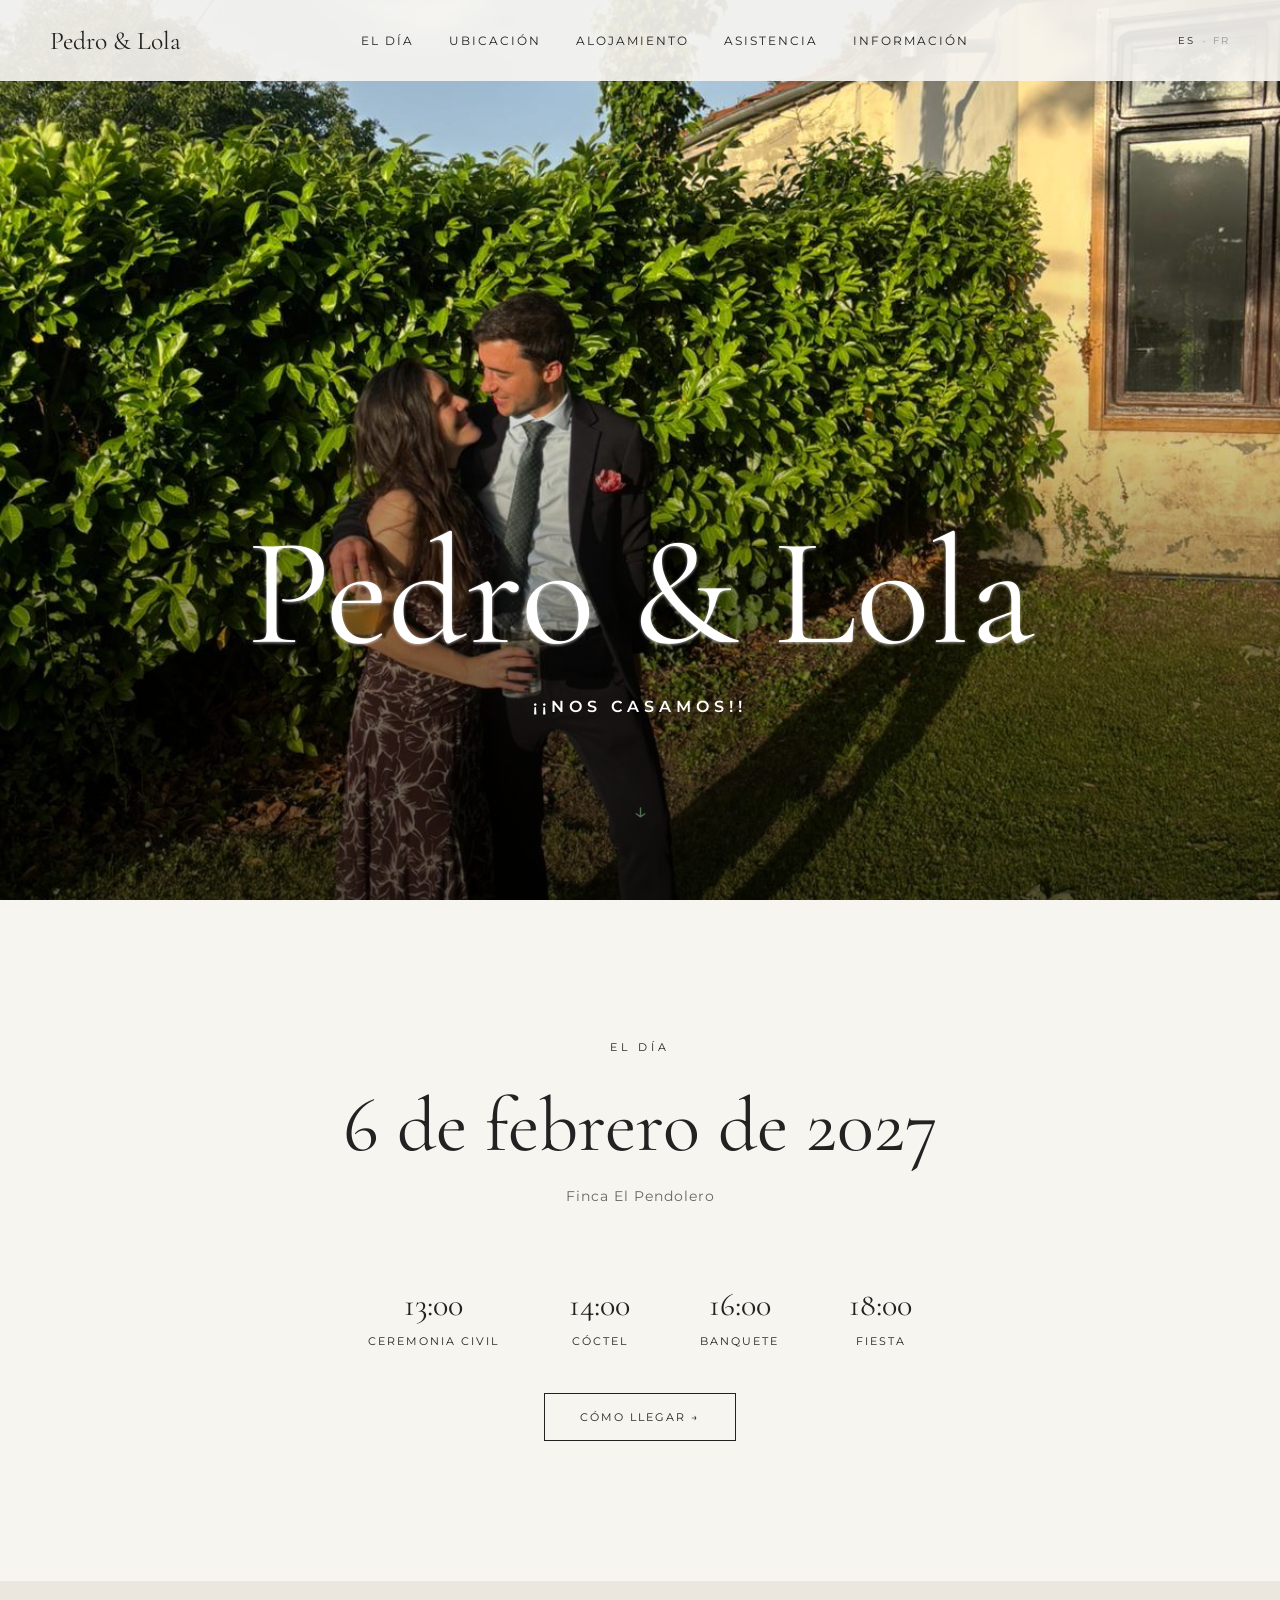
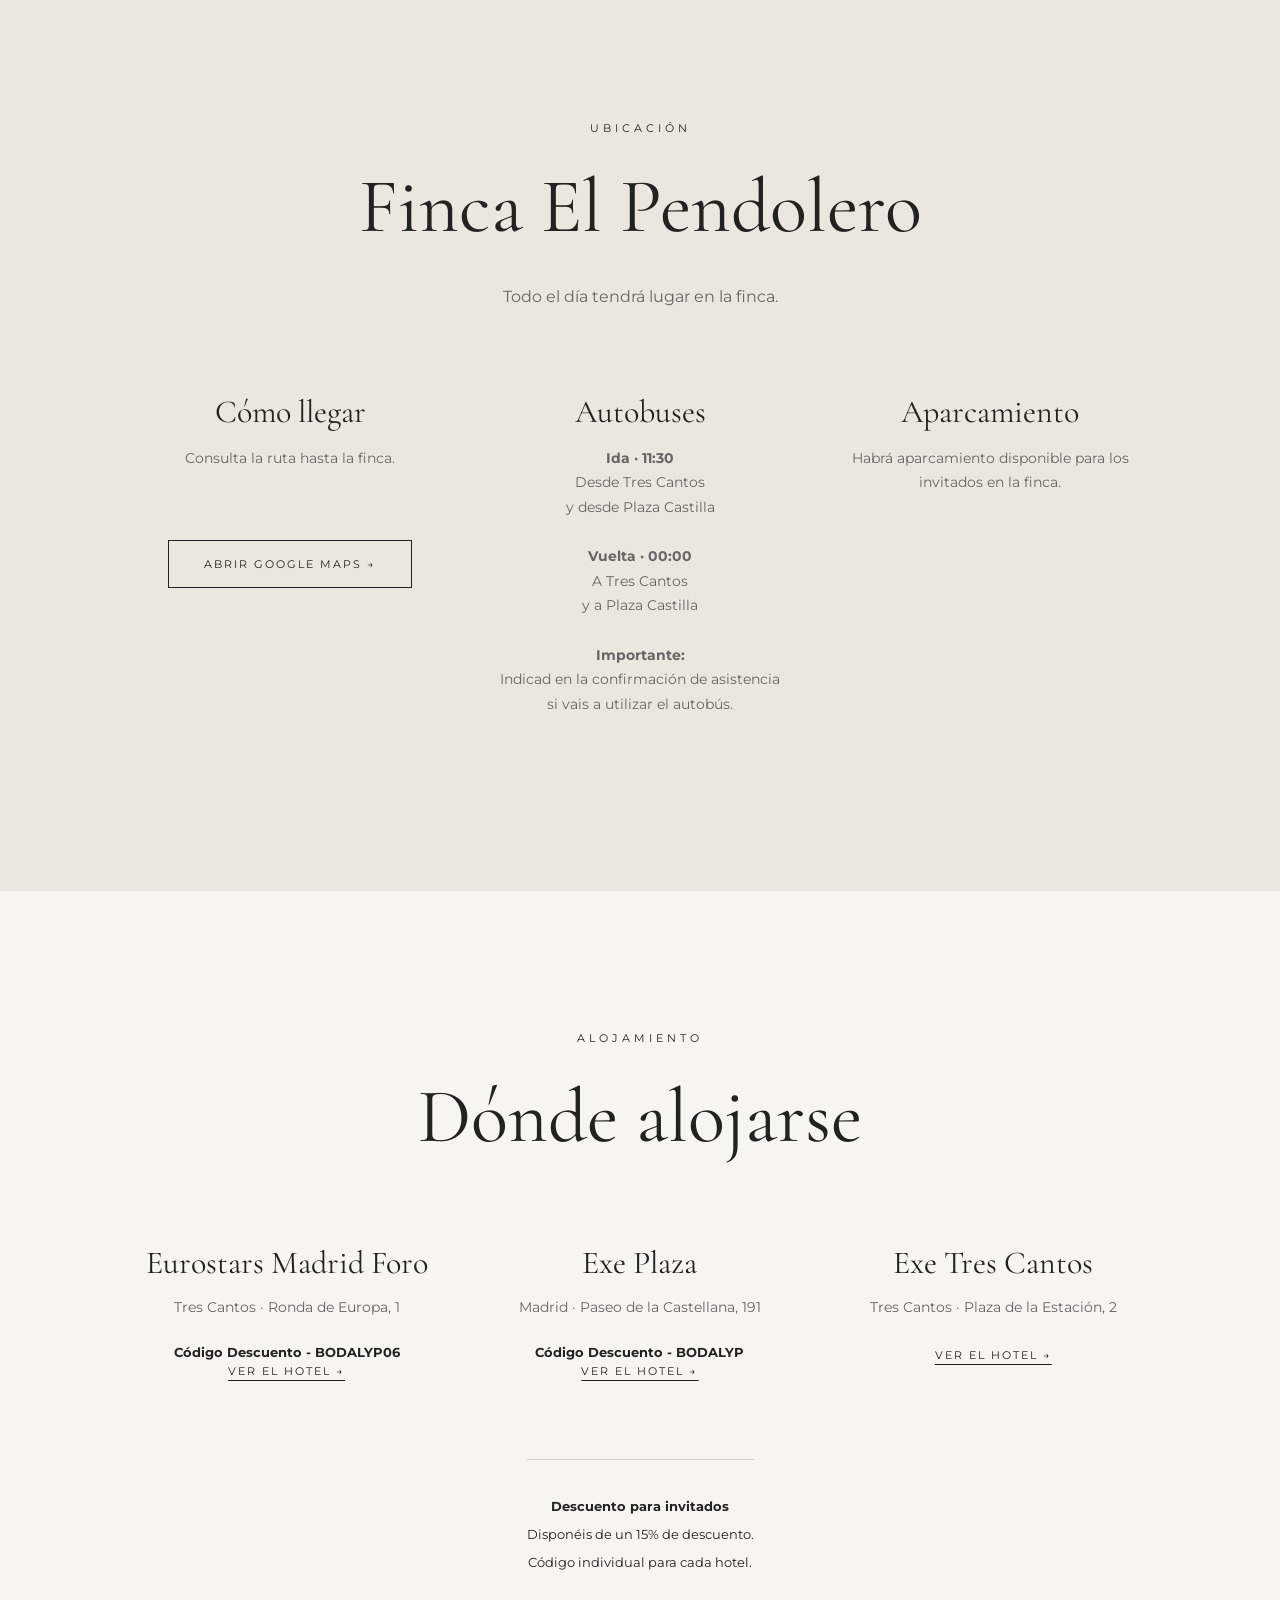
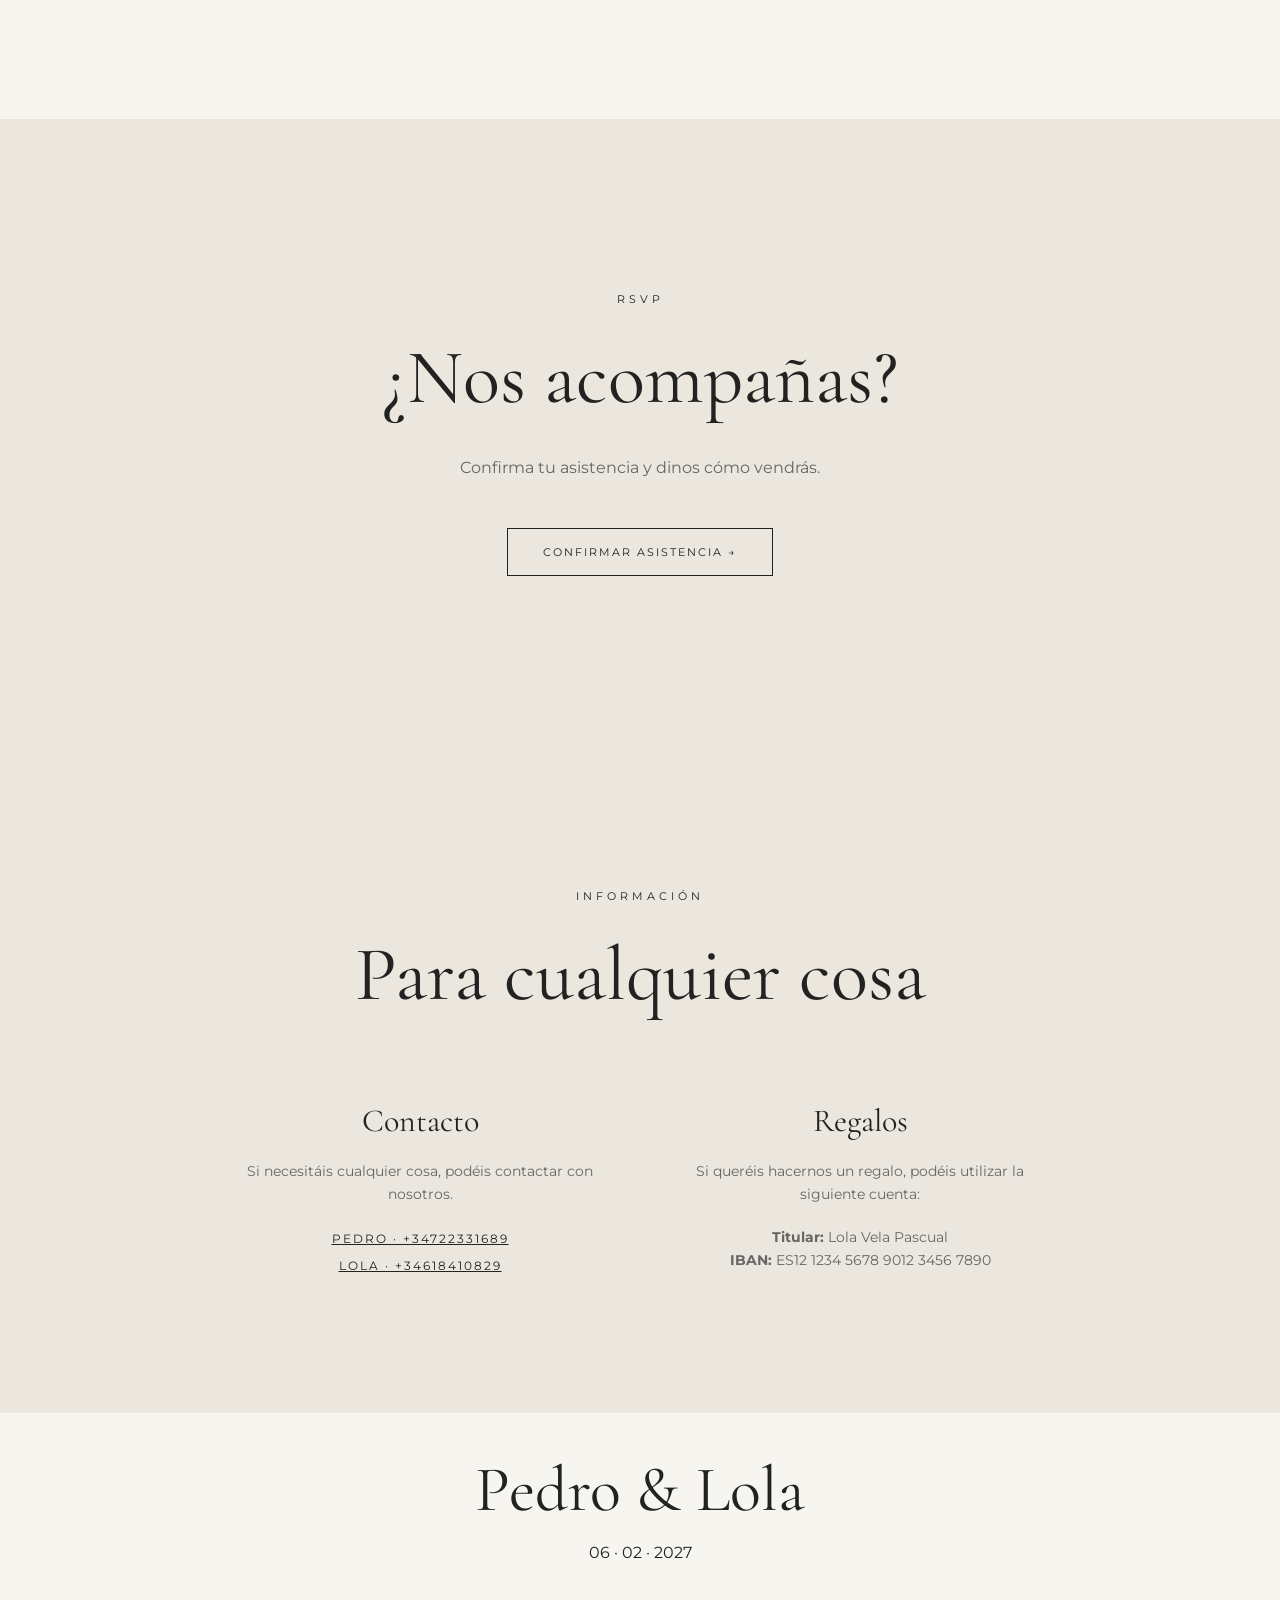
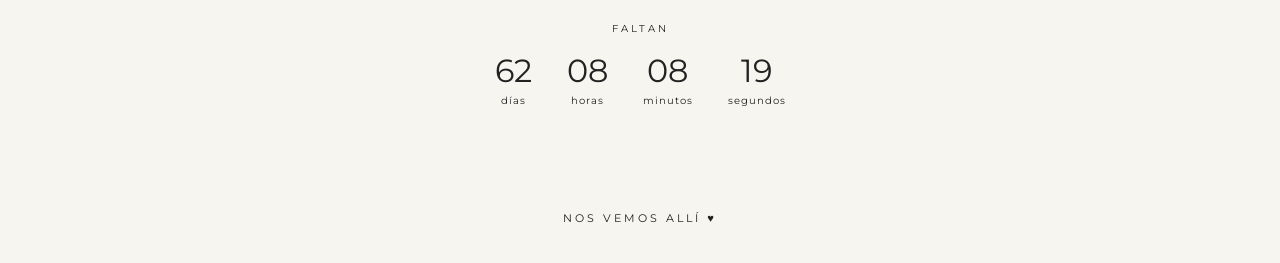
==== index.html @ 9c23760b "Primera versión de la web" ====
<!DOCTYPE html>
<html lang="es">

<head>

    <meta charset="UTF-8">

    <meta name="viewport" content="width=device-width, initial-scale=1.0">

    <title>Pedro & Lola | 06.02.2027</title>

    <link rel="stylesheet" href="style.css">

</head>


<body>


    <!-- NAVEGACIÓN -->

  <nav>

    <a href="#inicio" class="logo">
        Pedro & Lola
    </a>

  <div class="menu">

    <a href="#dia" data-es="El día" data-fr="Le jour">
        El día
    </a>

    <a href="#ubicacion" data-es="Ubicación" data-fr="Lieu">
        Ubicación
    </a>

    <a href="#informacion" data-es="Alojamiento" data-fr="Hébergement">
        Alojamiento
    </a>

    <a href="#asistencia" data-es="Asistencia" data-fr="Confirmation">
        Asistencia
    </a>

    <a href="#info-util" data-es="Información" data-fr="Informations">
        Información
    </a>

</div>

<div class="idiomas">

    <button id="es-btn" class="idioma-activo">
        ES
    </button>

    <span>·</span>

    <button id="fr-btn">
        FR
    </button>

</div>

</nav>


    <!-- PORTADA -->

    <section id="inicio" class="hero">

        <img src="assets/images/BodaMaría.jpeg" alt="Pedro & Lola" class="hero-foto">

        <div class="hero-contenido">

       

            <h1>
                Pedro & Lola
            </h1>

           <p class="hero-subtitulo"
   data-es="¡¡Nos casamos!!"
   data-fr="¡¡Nous nous marions!!">
    ¡¡Nos casamos!!
</p>

            <div class="flecha">
                ↓
            </div>

        </div>

    </section>



    <!-- EL DÍA -->

<section id="dia" class="seccion">

   <p class="etiqueta"
   data-es="EL DÍA"
   data-fr="LE JOUR">
    EL DÍA
</p>

    <h2>
        6 de febrero de 2027
    </h2>

    <p class="lugar-dia">
        Finca El Pendolero
    </p>

    <div class="informacion-dia">

        <div>
            <span class="hora">13:00</span>
           <span class="evento"
      data-es="Ceremonia civil"
      data-fr="Cérémonie civile">
    Ceremonia civil
</span>
  </div>

        <div>
            <span class="hora">14:00</span>
          <span class="evento"
      data-es="Cóctel"
      data-fr="Cocktail">
    Cóctel
</span>
    </div>

        <div>
            <span class="hora">16:00</span>
            <span class="evento"
      data-es="Banquete"
      data-fr="Banquet">
    Banquete
</span>
   </div>

        <div>
            <span class="hora">18:00</span>
         <span class="evento"
      data-es="Fiesta"
      data-fr="Fête">
    Fiesta
</span>
  </div>

    </div>

    <a href="#ubicacion" class="boton">
         <span
        data-es="Cómo llegar →"
        data-fr="Comment s'y rendre →">
        Cómo llegar →
    </span>
       
    </a>

</section>

<!-- UBICACIÓN -->

<section id="ubicacion" class="seccion seccion-clara">

    <p class="etiqueta"
   data-es="UBICACIÓN"
   data-fr="LIEU">
    UBICACIÓN
</p>

<h2
    data-es="Finca El Pendolero"
    data-fr="Finca El Pendolero">
    Finca El Pendolero
</h2>

<p class="texto-intro"
   data-es="Todo el día tendrá lugar en la finca."
   data-fr="Toute la journée aura lieu à la finca.">
    Todo el día tendrá lugar en la finca.
</p>
    <div class="ubicacion-opciones">

        <div class="ubicacion-bloque">

           <h3
    data-es="Cómo llegar"
    data-fr="Comment venir">
    Cómo llegar
</h3>

          <p
    data-es="Consulta la ruta hasta la finca."
    data-fr="Consultez l'itinéraire jusqu'à la finca.">
    Consulta la ruta hasta la finca.
</p>

            
            <a href="https://maps.app.goo.gl/kFw3xAZNfsH3ptUk7" class="boton" target="_blank"
   class="boton"
   target="_blank"
   data-es="Abrir Google Maps →"
   data-fr="Ouvrir Google Maps →">
    Abrir Google Maps →
</a>

        </div>

    <div class="ubicacion-bloque">

    <h3
    data-es="Autobuses"
    data-fr="Autobus">
    Autobuses
</h3>
    <p>
       <strong>
    <span
        data-es="Ida"
        data-fr="Aller">
        Ida
    </span>
    · 11:30
</strong>
        <br>
        Desde Tres Cantos<br>
        y desde Plaza Castilla
    </p>

    <p>
        <strong>
    <span
        data-es="Vuelta"
        data-fr="Retour">
        Vuelta
    </span>
    · 00:00
</strong>
        <br>
        A Tres Cantos<br>
        y a Plaza Castilla
    </p>

   <p>
    <strong
        data-es="Importante:"
        data-fr="Important :">
        Importante:
    </strong><br>

    <span
        data-es="Indicad en la confirmación de asistencia si vais a utilizar el autobús."
        data-fr="Merci d'indiquer dans la confirmation de présence si vous utiliserez le bus.">
        Indicad en la confirmación de asistencia si vais a utilizar el autobús.
    </span>
</p>

</div>

       <div class="ubicacion-bloque">

   <h3
    data-es="Aparcamiento"
    data-fr="Parking">
    Aparcamiento
</h3>

<p
    data-es="Habrá aparcamiento disponible para los invitados en la finca."
    data-fr="Un parking sera disponible pour les invités à la finca.">
    Habrá aparcamiento disponible para los invitados en la finca.
</p>

</div>

    </div>

</section>

    <!-- INFORMACIÓN -->

   <!-- INFORMACIÓN -->

<section id="informacion" class="seccion">

  <p class="etiqueta"
   data-es="ALOJAMIENTO"
   data-fr="HÉBERGEMENT">
    ALOJAMIENTO
</p>

<h2
    data-es="Dónde alojarse"
    data-fr="Où séjourner">
    Dónde alojarse
</h2>

    <div class="hoteles">

        <!-- HOTEL 1 -->

        <div class="hotel">

            <h3>Eurostars Madrid Foro</h3>

            <p>
                Tres Cantos · Ronda de Europa, 1          </p>
               <h5
    data-es="Código Descuento - BODALYP06"
    data-fr="Code de réduction - BODALYP06">
     Código Descuento - BODALYP06
</h5>

            <a href="https://www.eurostarshotels.com/eurostars-madrid-foro.html?referer_code=bs1gg11ww&gad_source=1&gad_campaignid=709182149&gbraid=0AAAAAD-VyO6bj9dBhOtPIksZooZvTBVXe&gclid=Cj0KCQjw79nUBhCgARIsADSHka3DKhebo4MvHT-Nyd3Bi7OTiChOg_qzYWx9Iu3Pw3Rb2kbIb1KU7cgaAohBEALw_wcB"
   target="_blank"
   data-es="Ver el hotel →"
   data-fr="Voir l'hôtel →">
    Ver el hotel →
</a>

        </div>


        <!-- HOTEL 2 -->

        <div class="hotel">

            <h3>Exe Plaza</h3>

            <p>
                Madrid · Paseo de la Castellana, 191
            </p>
              <h5
    data-es="Código Descuento - BODALYP"
    data-fr="Code de réduction - BODALYP">
     Código Descuento - BODALYP
</h5>

           <a href="https://www.eurostarshotels.com/exe-plaza.html"
   target="_blank"
    data-es="Ver el hotel →"
   data-fr="Voir l'hôtel →">
    Ver el hotel →
</a>

        </div>


        <!-- HOTEL 3 -->

        <div class="hotel">

            <h3>Exe Tres Cantos</h3>

            <p>
                Tres Cantos · Plaza de la Estación, 2
            </p>

          <a href="https://www.eurostarshotels.com/exe-tres-cantos.html"
   target="_blank"
    data-es="Ver el hotel →"
   data-fr="Voir l'hôtel →">
    Ver el hotel →
</a>

        </div>

    </div>


  <div class="descuento">

    <p>
        <strong
            data-es="Descuento para invitados"
            data-fr="Réduction pour les invités">
            Descuento para invitados
        </strong>
    </p>

    <p
        data-es="Disponéis de un 15% de descuento."
        data-fr="Vous bénéficiez d'une réduction de 15 %.">
        Disponéis de un 15% de descuento.
    </p>

    <p
        data-es="Código individual para cada hotel."
        data-fr="Code individuel pour chaque hôtel.">
        Código individual para cada hotel.
    </p>

</div>

</section>


    <!-- ASISTENCIA -->

    <!-- CONFIRMACIÓN DE ASISTENCIA -->

<section id="asistencia" class="seccion seccion-clara">

  <p class="etiqueta"
   data-es="RSVP"
   data-fr="RSVP">
    RSVP
</p>

<h2
    data-es="¿Nos acompañas?"
    data-fr="Serez-vous des nôtres ?">
    ¿Nos acompañas?
</h2>

<p class="texto-intro"
   data-es="Confirma tu asistencia y dinos cómo vendrás."
   data-fr="Confirmez votre présence et indiquez-nous comment vous viendrez.">
    Confirma tu asistencia y dinos cómo vendrás.
</p>

<a href="rsvp.html" class="boton" target="_blank">
    <span
        data-es="Confirmar asistencia →"
        data-fr="Confirmer votre présence →">
        Confirmar asistencia →
    </span>
</a>

</section>

<!-- INFORMACIÓN ÚTIL -->

<section id="info-util" class="seccion seccion-clara">

   <p class="etiqueta"
   data-es="INFORMACIÓN"
   data-fr="INFORMATIONS">
    INFORMACIÓN
</p>

<h2
    data-es="Para cualquier cosa"
    data-fr="Pour toute question">
    Para cualquier cosa
</h2>

    <div class="info-util">

        <div class="info-bloque">

         <h3
    data-es="Contacto"
    data-fr="Contact">
    Contacto
</h3>

         <p
    data-es="Si necesitáis cualquier cosa, podéis contactar con nosotros."
    data-fr="Si vous avez besoin de quoi que ce soit, vous pouvez nous contacter.">
    Si necesitáis cualquier cosa, podéis contactar con nosotros.
</p>

            <div class="telefonos">

                <a href="tel:TU_TELEFONO">
                    Pedro · +34722331689
                </a>

                <a href="tel:TELEFONO_LOLA">
                    Lola · +34618410829
                </a>

            </div>

        </div>


        <div class="info-bloque">

            <h3
    data-es="Regalos"
    data-fr="Cadeaux">
    Regalos
</h3>
           <p
    data-es="Si queréis hacernos un regalo, podéis utilizar la siguiente cuenta:"
    data-fr="Si vous souhaitez nous offrir un cadeau, vous pouvez utiliser le compte suivant :">
    Si queréis hacernos un regalo, podéis utilizar la siguiente cuenta:
</p>
<p>
    <strong
        data-es="Titular:"
        data-fr="Titulaire :">
        Titular:
    </strong>
    Lola Vela Pascual<br>

    <strong>IBAN:</strong>
    ES12 1234 5678 9012 3456 7890
</p>

        </div>

    </div>

</section>

   <!-- FINAL -->

<footer>

    <h2>
        Pedro & Lola
    </h2>

    <p>
        06 · 02 · 2027
    </p>


    <div class="cuenta-atras">

        <p class="cuenta-titulo"
           data-es="FALTAN"
           data-fr="PLUS QUE">
            FALTAN
        </p>

        <div class="contador">

            <div>
                <span id="dias">00</span>
                <small
                    data-es="días"
                    data-fr="jours">
                    días
                </small>
            </div>

            <div>
                <span id="horas">00</span>
                <small
                    data-es="horas"
                    data-fr="heures">
                    horas
                </small>
            </div>

            <div>
                <span id="minutos">00</span>
                <small
                    data-es="minutos"
                    data-fr="minutes">
                    minutos
                </small>
            </div>

            <div>
                <span id="segundos">00</span>
                <small
                    data-es="segundos"
                    data-fr="secondes">
                    segundos
                </small>
            </div>

        </div>

    </div>


    <p class="gracias"
       data-es="Nos vemos allí ♥"
       data-fr="On se retrouve là-bas ♥">
        Nos vemos allí ♥
    </p>

</footer>



    <script src="script.js"></script>

</body>

</html>
---- style.css ----
/* =========================
   CONFIGURACIÓN GENERAL
========================= */

@import url('https://fonts.googleapis.com/css2?family=Cormorant+Garamond:wght@400;500;600&family=Montserrat:wght@300;400;500&display=swap');

* {
    margin: 0;
    padding: 0;
    box-sizing: border-box;
}

html {
    scroll-behavior: smooth;
}

body {
    font-family: "Montserrat", sans-serif;
    color: #222;
    background: #f7f5f0;
}


/* =========================
   NAVEGACIÓN
========================= */

nav {
    position: fixed;
    top: 0;
    left: 0;
    width: 100%;

    padding: 25px 50px;

    display: flex;
    justify-content: space-between;
    align-items: center;

    z-index: 100;

    background: rgba(247, 245, 240, 0.92);
}

.logo {
    font-family: "Cormorant Garamond", serif;
    font-size: 1.6rem;
    color: #222;
    text-decoration: none;
}

.menu {
    display: flex;
    gap: 35px;
}

.menu a {
    color: #222;
    text-decoration: none;
    font-size: 0.75rem;
    text-transform: uppercase;
    letter-spacing: 2px;
}


/* =========================
   PORTADA
========================= */

.hero {
    min-height: 100vh;

    display: flex;
    justify-content: center;
    align-items: center;

    text-align: center;

    padding: 120px 20px 60px;

    position: relative;
    overflow: hidden;
}

.hero-foto {
    position: absolute;
    width: 100%;
    height: 100%;
    object-fit: cover;
    object-position: center;
    top: 0;
    left: 0;
    z-index: 0;
}
.hero::after {
    content: "";
    position: absolute;
    inset: 0;
    background: linear-gradient(
        to bottom,
        rgba(0, 0, 0, 0) 25%,
        rgba(0, 0, 0, 0.08) 40%,
        rgba(0, 0, 0, 0.25) 55%,
        rgba(0, 0, 0, 0.50) 75%,
        rgba(0, 0, 0, 0.65) 100%
    );
    z-index: 1;
}

.hero-contenido {
   max-width: 900px;
    position: relative;
    z-index: 2;
    align-self: flex-end;
    margin-bottom: 15px;


}


.fecha-superior,
.hero-contenido h1,
.hero-subtitulo {
    color: #4F6F52;
}

.hero-contenido h1 {
    color: white;
    text-shadow: 0 1px 3px rgba(255, 255, 255, 0.6);
}

.flecha {
    color: #4F6F52;
}

.fecha-superior {
    font-size: 0.75rem;
    letter-spacing: 5px;
    text-transform: uppercase;
    margin-bottom: 30px;
}

.hero h1 {
    font-family: "Cormorant Garamond", serif;
    font-size: clamp(5rem, 12vw, 10rem);
    font-weight: 400;
    line-height: 0.9;
}

.hero-subtitulo {
    color: white;
    margin-top: 35px;
    font-weight: 600;
    font-size: 1rem;
    text-transform: uppercase;
    letter-spacing: 5px;
}

.flecha {
    margin-top: 80px;
    font-size: 1.5rem;
}


/* =========================
   SECCIONES
========================= */

.seccion {
    min-height: 70vh;

    padding: 140px 30px;

    display: flex;
    flex-direction: column;
    justify-content: center;
    align-items: center;

    text-align: center;
}

.seccion-clara {
    background: #ebe7df;
}

.etiqueta {
    font-size: 0.7rem;
    letter-spacing: 4px;
    text-transform: uppercase;
    margin-bottom: 25px;
}

.seccion h2 {
    font-family: "Cormorant Garamond", serif;
    font-size: clamp(3rem, 6vw, 5rem);
    font-weight: 400;
}


/* =========================
   EL DÍA
========================= */

.informacion-dia {
    display: flex;
    gap: 70px;

    margin-top: 80px;
}

.informacion-dia div {
    display: flex;
    flex-direction: column;
    gap: 10px;
}

.hora {
    font-family: "Cormorant Garamond", serif;
    font-size: 2rem;
}

.evento {
    font-size: 0.7rem;
    text-transform: uppercase;
    letter-spacing: 2px;
}


/* =========================
   ASISTENCIA
========================= */

.texto-intro {
    max-width: 500px;
    margin-top: 30px;

    line-height: 1.8;
    color: #666;
}

.boton {
    display: inline-block;

    margin-top: 45px;

    padding: 16px 35px;

    border: 1px solid #222;

    color: #222;
    text-decoration: none;

    font-size: 0.7rem;
    text-transform: uppercase;
    letter-spacing: 2px;

    transition: 0.3s;
}

.boton:hover {
    background: #222;
    color: #fff;
}


/* =========================
   INFORMACIÓN
========================= */

.bloques-info {
    width: 100%;
    max-width: 1000px;

    margin-top: 80px;

    display: grid;
    grid-template-columns: repeat(3, 1fr);
    gap: 50px;
}

.bloques-info h3 {
    font-family: "Cormorant Garamond", serif;
    font-size: 2rem;
    font-weight: 400;
}

.bloques-info p {
    margin: 15px 0 20px;

    font-size: 0.9rem;
    color: #666;
}

.bloques-info a {
    color: #222;

    font-size: 0.7rem;
    text-transform: uppercase;
    letter-spacing: 2px;
}


/* =========================
   FOOTER
========================= */

footer {
    min-height: 50vh;

    display: flex;
    flex-direction: column;
    justify-content: center;
    align-items: center;

    text-align: center;
}

footer h2 {
    font-family: "Cormorant Garamond", serif;
    font-size: 4rem;
    font-weight: 400;
}

footer p {
    margin-top: 15px;
}

.gracias {
    margin-top: 60px !important;
    font-size: 0.7rem;
    text-transform: uppercase;
    letter-spacing: 3px;
}

.lugar-dia {
    margin-top: 15px;
    font-size: 0.9rem;
    letter-spacing: 1px;
    color: #666;
}
/* =========================
   UBICACIÓN
========================= */

.ubicacion-opciones {
    width: 100%;
    max-width: 1000px;

    margin-top: 70px;

    display: grid;
    grid-template-columns: repeat(3, 1fr);
    gap: 50px;
}

.ubicacion-bloque {
    padding: 10px;
}

.ubicacion-bloque h3 {
    font-family: "Cormorant Garamond", serif;
    font-size: 2rem;
    font-weight: 400;
}

.ubicacion-bloque p {
    margin: 15px 0 25px;

    font-size: 0.9rem;
    line-height: 1.7;

    color: #666;
}
/* =========================
   ALOJAMIENTO
========================= */

.hoteles {
    width: 100%;
    max-width: 1000px;

    margin-top: 80px;

    display: grid;
    grid-template-columns: repeat(3, 1fr);
    gap: 60px;
}

.hotel {
    text-align: center;
}

.hotel h3 {
    font-family: "Cormorant Garamond", serif;
    font-size: 2rem;
    font-weight: 400;
}

.hotel p {
    margin: 15px 0 25px;

    font-size: 0.85rem;
    line-height: 1.6;

    color: #666;
}

.hotel a {
    color: #222;

    font-size: 0.7rem;
    text-transform: uppercase;
    letter-spacing: 2px;

    text-decoration: underline;
    text-underline-offset: 5px;
}

.descuento {
    margin-top: 80px;

    padding-top: 35px;

    border-top: 1px solid #d5d1c9;

    max-width: 500px;

    font-size: 0.8rem;
    line-height: 1.8;
}

.descuento p {
    margin-bottom: 5px;
}
/* =========================
   INFORMACIÓN ÚTIL
========================= */

.info-util {
    width: 100%;
    max-width: 800px;

    margin-top: 80px;
    margin-left: auto;
    margin-right: auto;

    display: grid;
    grid-template-columns: repeat(2, 1fr);
    gap: 80px;

    text-align: center;
}

.info-bloque h3 {
    font-family: "Cormorant Garamond", serif;
    font-size: 2rem;
    font-weight: 400;
}

.info-bloque p {
    margin-top: 20px;

    font-size: 0.85rem;
    line-height: 1.7;

    color: #666;
}
/* =========================
   CONTACTO Y REGALOS
========================= */

.telefonos {
    display: flex;
    flex-direction: column;
    gap: 12px;
    margin-top: 25px;
}

.telefonos a {
    color: #222;
    font-size: 0.75rem;
    text-transform: uppercase;
    letter-spacing: 2px;
}

.cuenta {
    margin-top: 25px !important;
    word-break: break-all;
}
/* =========================
   IDIOMAS
========================= */

.idiomas {
    display: flex;
    align-items: center;
    gap: 7px;
    margin-left: 30px;
}

.idiomas button {
    border: none;
    background: none;

    font-family: "Montserrat", sans-serif;
    font-size: 0.65rem;

    letter-spacing: 2px;

    cursor: pointer;

    color: #999;

    padding: 0;
}

.idiomas button.idioma-activo {
    color: #222;
}

.idiomas span {
    color: #bbb;
}
/* =========================
   FORMULARIO RSVP
========================= */

.formulario {
    width: 100%;
    max-width: 650px;

    margin: 70px auto 0;
}

.campo {
    margin-bottom: 35px;
}

.campo label {
    display: block;

    margin-bottom: 12px;

    font-size: 0.8rem;
    letter-spacing: 0.5px;
}

.campo input,
.campo select,
.campo textarea {
    width: 100%;

    padding: 14px 0;

    border: none;
    border-bottom: 1px solid #ccc;

    background: transparent;

    font-family: inherit;
    font-size: 0.9rem;

    outline: none;
}

.campo textarea {
    resize: vertical;
}

.campo input:focus,
.campo select:focus,
.campo textarea:focus {
    border-bottom: 1px solid #222;
}

.opciones {
    display: flex;
    gap: 30px;
}

.opciones label {
    display: flex;
    align-items: center;
    gap: 8px;

    cursor: pointer;
}

.opciones input {
    width: auto;
}

.formulario .boton {
    margin-top: 20px;
}
.formulario textarea::placeholder,
.formulario input::placeholder {
    color: #999;
    opacity: 1;
}
#mensaje-confirmacion {
    text-align: center;
    padding: 60px 0;
}

#mensaje-confirmacion h2 {
    margin-bottom: 20px;
}

/* =========================
   CUENTA ATRÁS
========================= */

.cuenta-atras {
    margin: 45px auto;
}

.cuenta-titulo {
    font-size: 0.65rem;
    letter-spacing: 3px;
    margin-bottom: 20px;
}

.contador {
    display: flex;
    justify-content: center;
    align-items: flex-start;
    gap: 35px;
}

.contador div {
    display: flex;
    flex-direction: column;
    align-items: center;
}

.contador span {
    font-size: 2rem;
    font-weight: 400;
    line-height: 1;
}

.contador small {
    margin-top: 8px;
    font-size: 0.6rem;
    letter-spacing: 1px;
}
/* =========================
   ADAPTACIÓN PARA MÓVIL
========================= */

@media (max-width: 700px) {

    html,
    body {
        width: 100%;
        max-width: 100%;
        overflow-x: hidden;
    }


  /* =====================
   NAVEGACIÓN
===================== */

nav {
    width: 100%;
    padding: 14px 18px 10px;
    display: flex;
    flex-wrap: wrap;
    align-items: center;
    gap: 10px;
}

/* Nombre de los novios */

.logo {
    font-size: 1.1rem;
    line-height: 0.9;
}

/* Idiomas */

.idiomas {
    margin-left: auto;
    display: flex;
    gap: 6px;
    flex-shrink: 0;
}

.idiomas button {
    font-size: 0.55rem;
    letter-spacing: 1px;
}

/* Menú principal */

.menu {
    order: 3;
    flex: 0 0 100%;
    width: 100%;
    display: flex;
    justify-content: center;
    align-items: center;
    gap: 14px;
    flex-wrap: wrap;
    margin-top: 6px;
}

.menu a {
    font-size: 0.55rem;
    letter-spacing: 0.8px;
    white-space: nowrap;
}


    /* =====================
       PORTADA
    ===================== */

    .hero {
        width: 100%;
        min-height: 100vh;
        padding: 100px 20px 40px;
    }

    .hero-foto {
        width: 100%;
        height: 100%;
        object-fit: cover;
        object-position: center;
    }

    .hero-contenido {
        width: 100%;
        max-width: 100%;
        margin-bottom: 10px;
    }

    .hero h1 {
        font-size: clamp(4rem, 18vw, 6rem);
        line-height: 0.9;
    }

    .hero-subtitulo {
        margin-top: 25px;
        font-size: 0.75rem;
        letter-spacing: 3px;
    }

    .flecha {
        margin-top: 50px;
    }


    /* =====================
       SECCIONES
    ===================== */

    .seccion {
        width: 100%;
        min-height: auto;
        padding: 80px 22px;
    }

    .seccion h2 {
        font-size: clamp(2.5rem, 12vw, 4rem);
        line-height: 1;
    }

    .etiqueta {
        font-size: 0.6rem;
        letter-spacing: 3px;
        margin-bottom: 20px;
    }


    /* =====================
       EL DÍA
    ===================== */

    .informacion-dia {
        width: 100%;
        flex-direction: column;
        gap: 35px;
        margin-top: 55px;
    }


    /* =====================
       INFORMACIÓN
    ===================== */

    .bloques-info {
        width: 100%;
        grid-template-columns: 1fr;
        gap: 50px;
        margin-top: 55px;
    }


    /* =====================
       UBICACIÓN
    ===================== */

    .ubicacion-opciones {
        width: 100%;
        grid-template-columns: 1fr;
        gap: 40px;
        margin-top: 55px;
    }


    /* =====================
       ALOJAMIENTO
    ===================== */

    .hoteles {
        width: 100%;
        grid-template-columns: 1fr;
        gap: 45px;
        margin-top: 55px;
    }

    .descuento {
        margin-top: 55px;
        padding-top: 30px;
    }


    /* =====================
       CONTACTO / REGALOS
    ===================== */

    .info-util {
        width: 100%;
        grid-template-columns: 1fr;
        gap: 45px;
        margin-top: 55px;
    }


    /* =====================
       BOTONES
    ===================== */

    .boton {
        max-width: 100%;
        padding: 14px 22px;
        margin-top: 35px;
    }


    /* =====================
       CUENTA ATRÁS
    ===================== */

    .cuenta-atras {
        width: 100%;
        margin: 40px auto;
    }

    .contador {
        gap: 15px;
        width: 100%;
    }

    .contador span {
        font-size: 1.5rem;
    }

    .contador small {
        font-size: 0.55rem;
    }


    /* =====================
       FORMULARIO
    ===================== */

    .formulario {
        width: 100%;
        margin-top: 45px;
    }

    .campo {
        margin-bottom: 30px;
    }

    .campo input,
    .campo select,
    .campo textarea {
        font-size: 16px;
    }

    .opciones {
        gap: 18px;
        flex-wrap: wrap;
    }


    /* =====================
       MENSAJE CONFIRMACIÓN
    ===================== */

    #mensaje-confirmacion {
        width: 100%;
        padding: 50px 10px;
    }


    /* =====================
       FOOTER
    ===================== */

    footer {
        width: 100%;
        min-height: 50vh;
        padding: 60px 22px;
    }

    footer h2 {
        font-size: 3rem;
    }

}
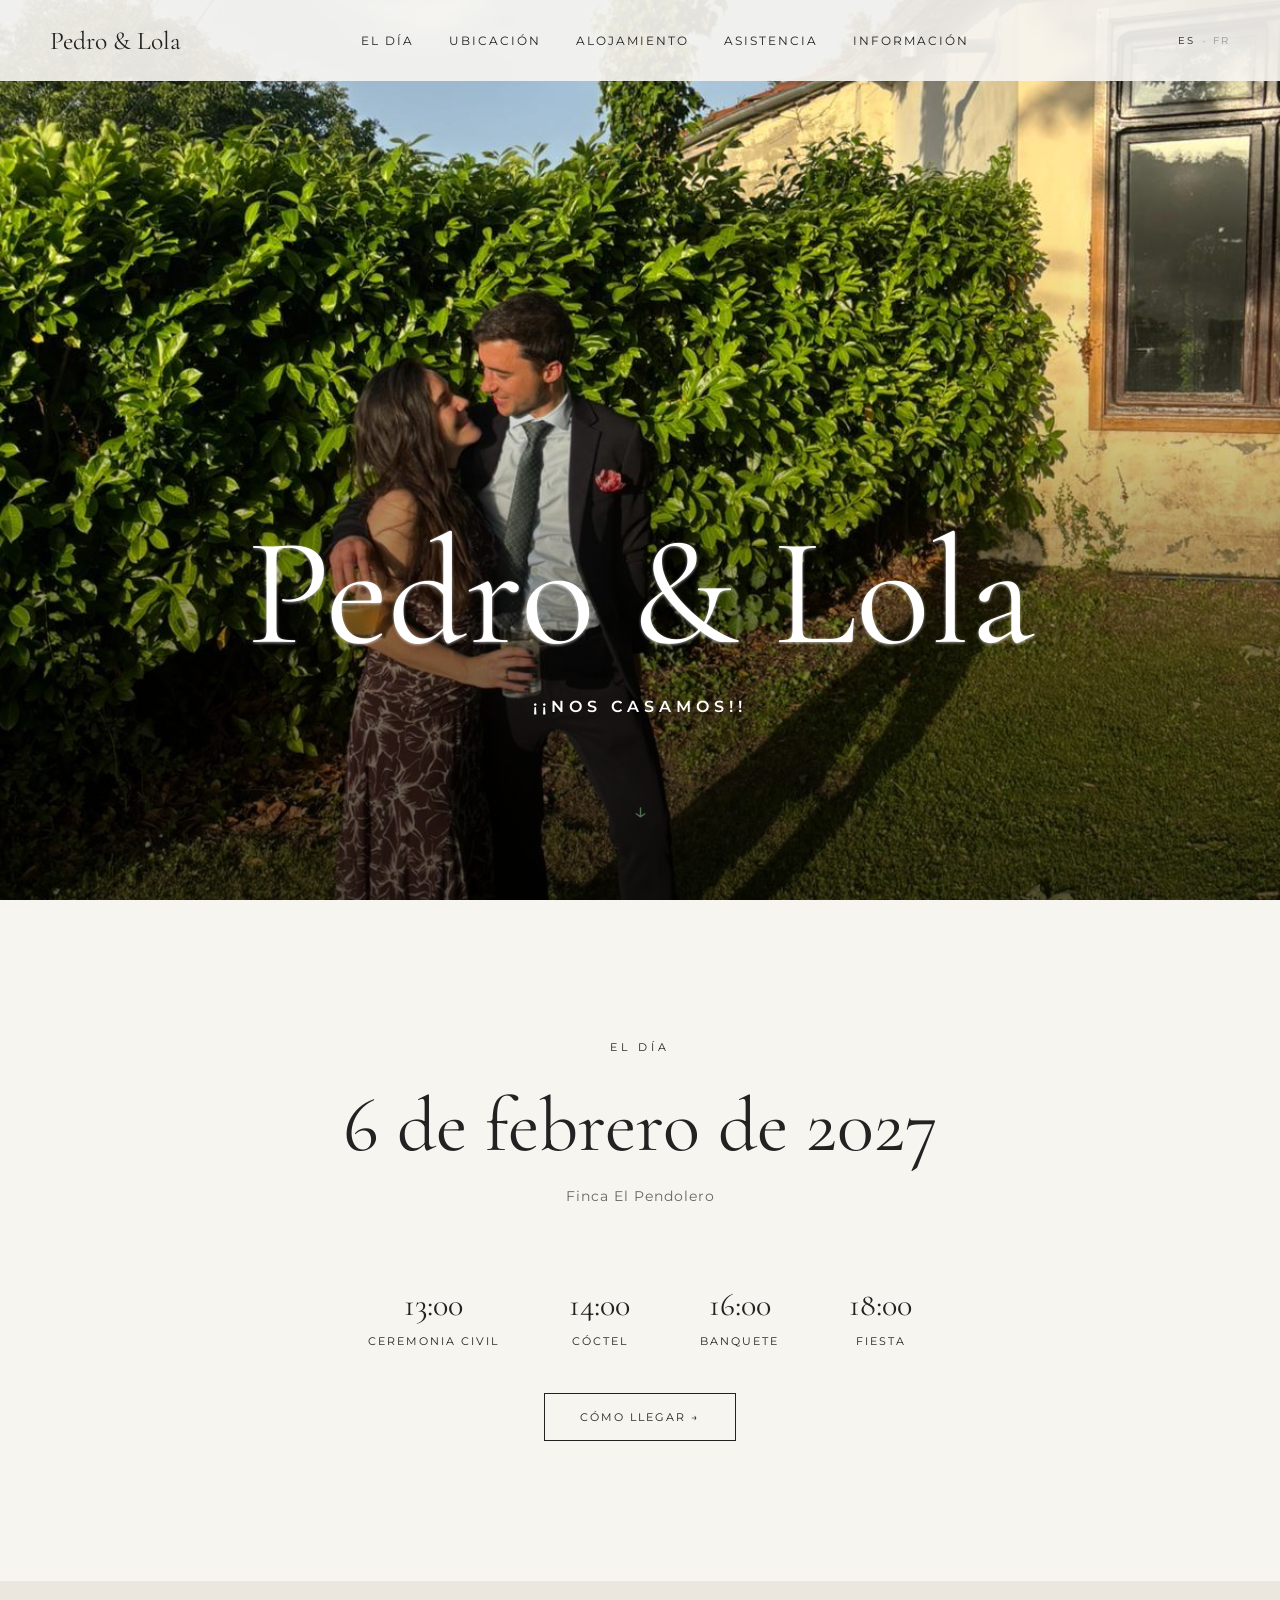
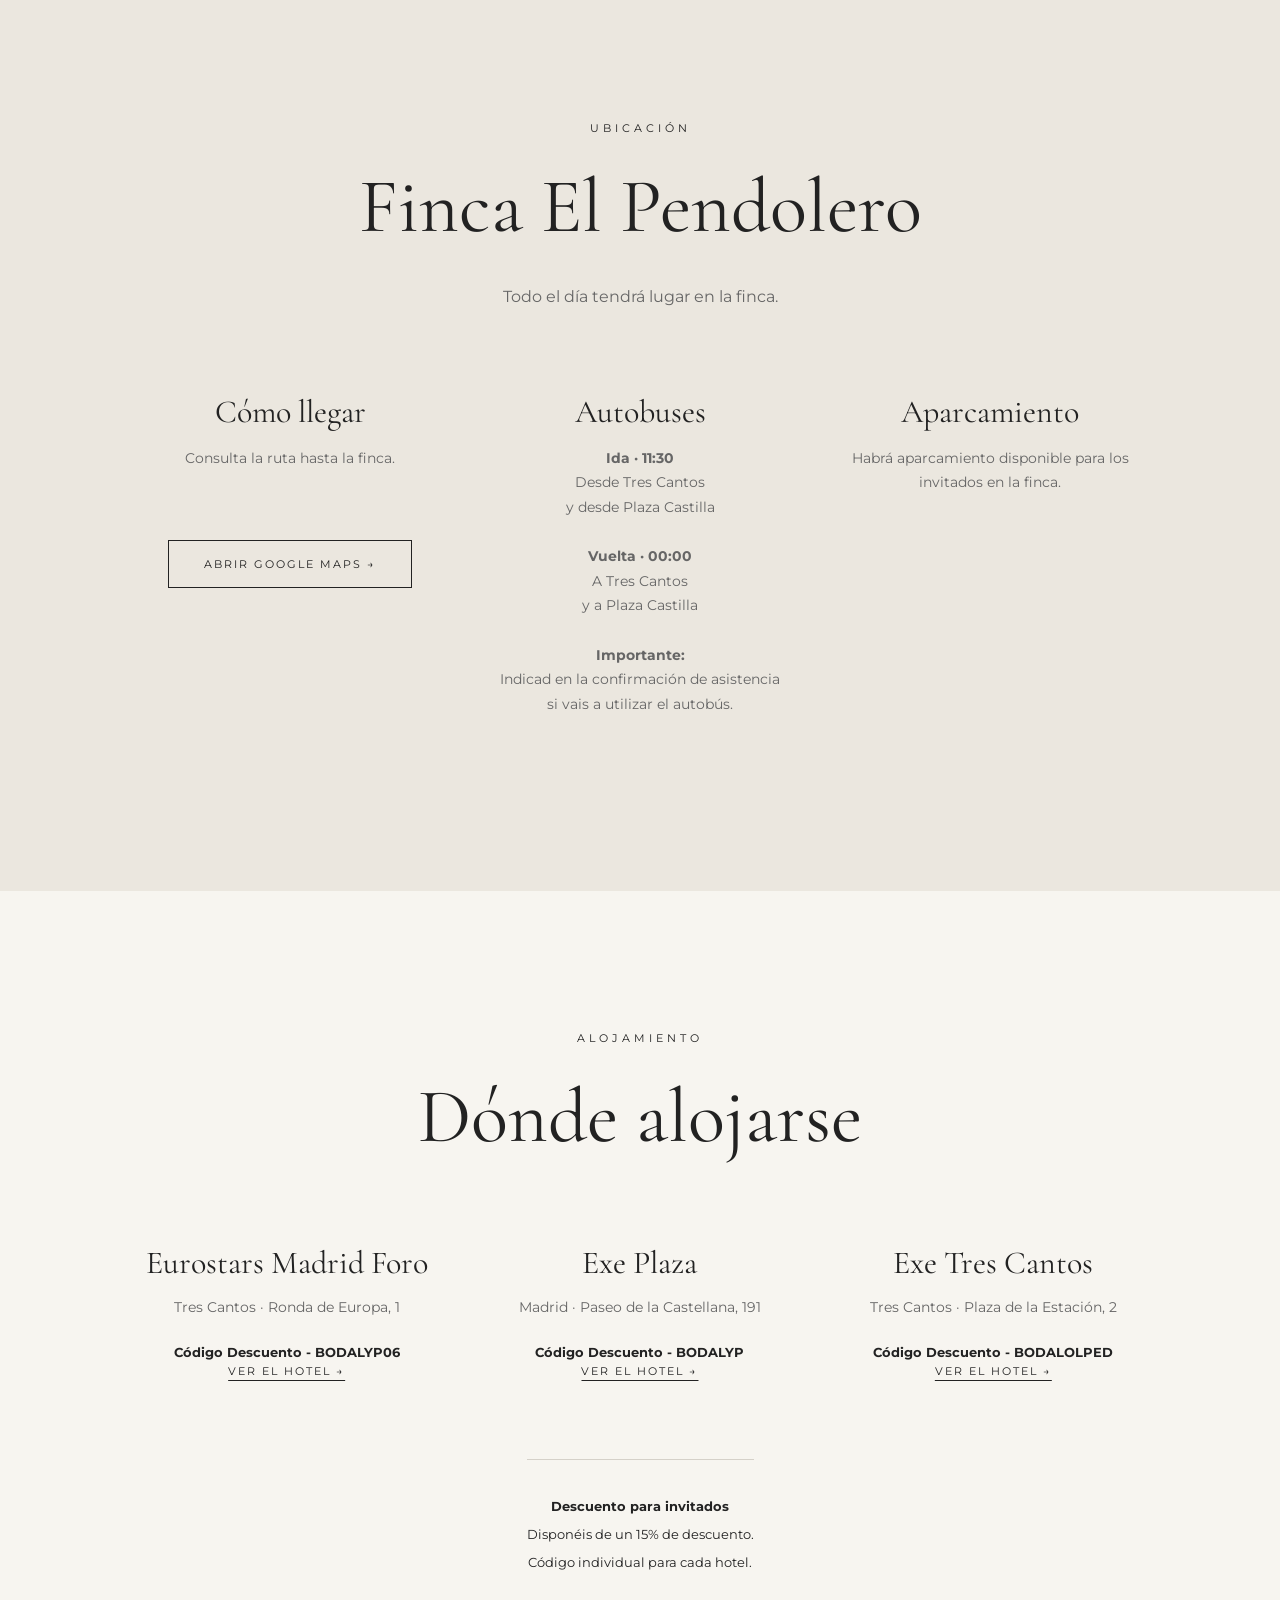
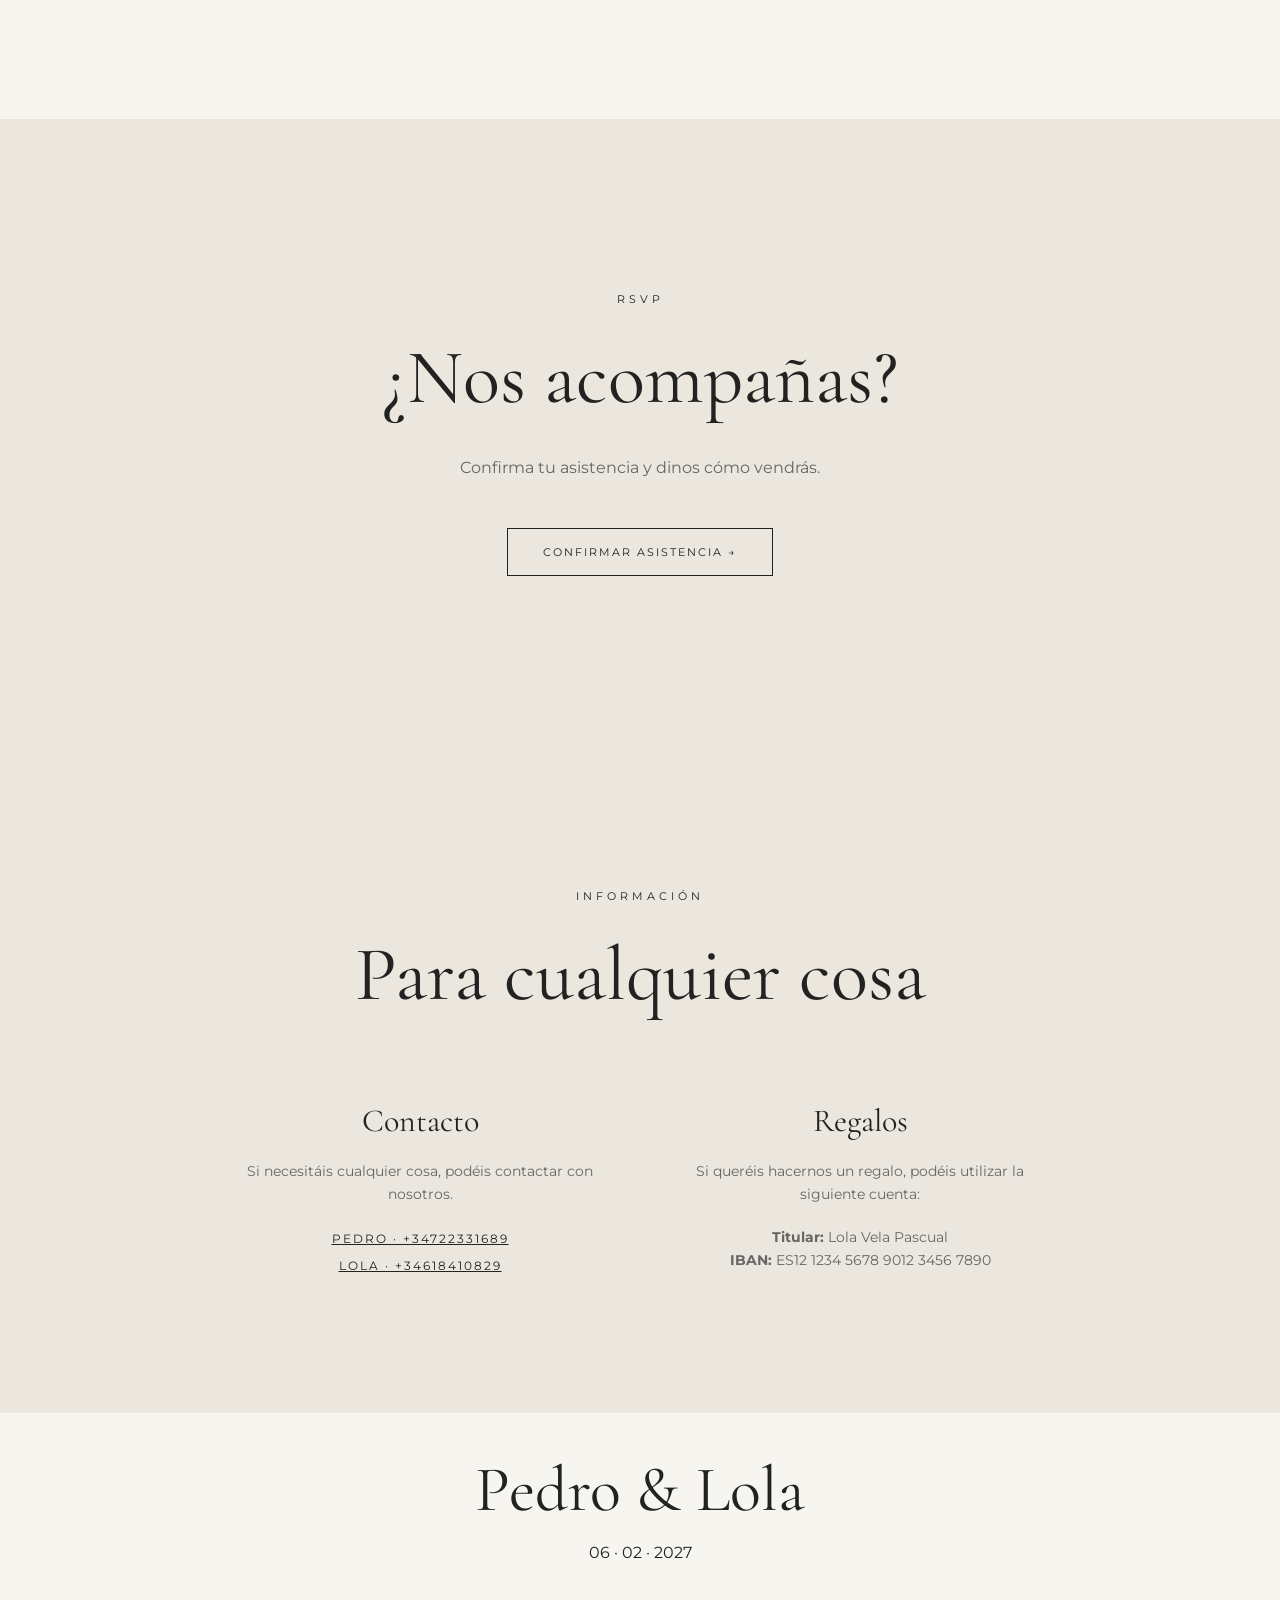
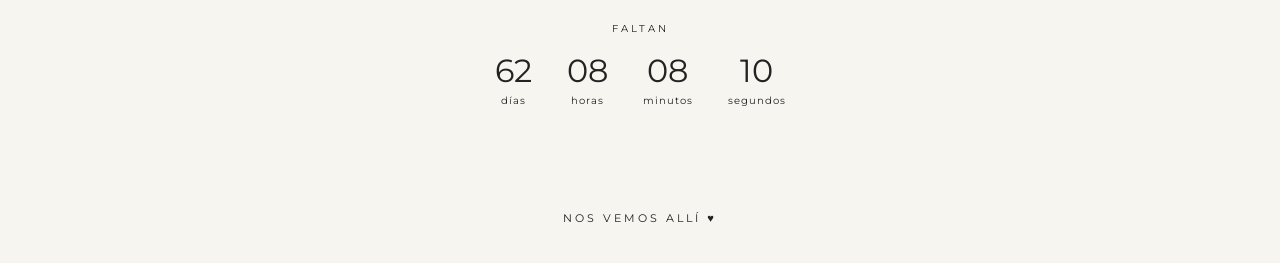
==== commit 399c3e2a: "Cambios web" ====
--- a/index.html
+++ b/index.html
@@ -363,6 +363,13 @@
                 Tres Cantos · Plaza de la Estación, 2
             </p>
 
+               <h5
+    data-es="Código Descuento - BODALOLPED"
+    data-fr="Code de réduction - BODALOLPED">
+     Código Descuento - BODALOLPED
+</h5>
+            
+
           <a href="https://www.eurostarshotels.com/exe-tres-cantos.html"
    target="_blank"
     data-es="Ver el hotel →"
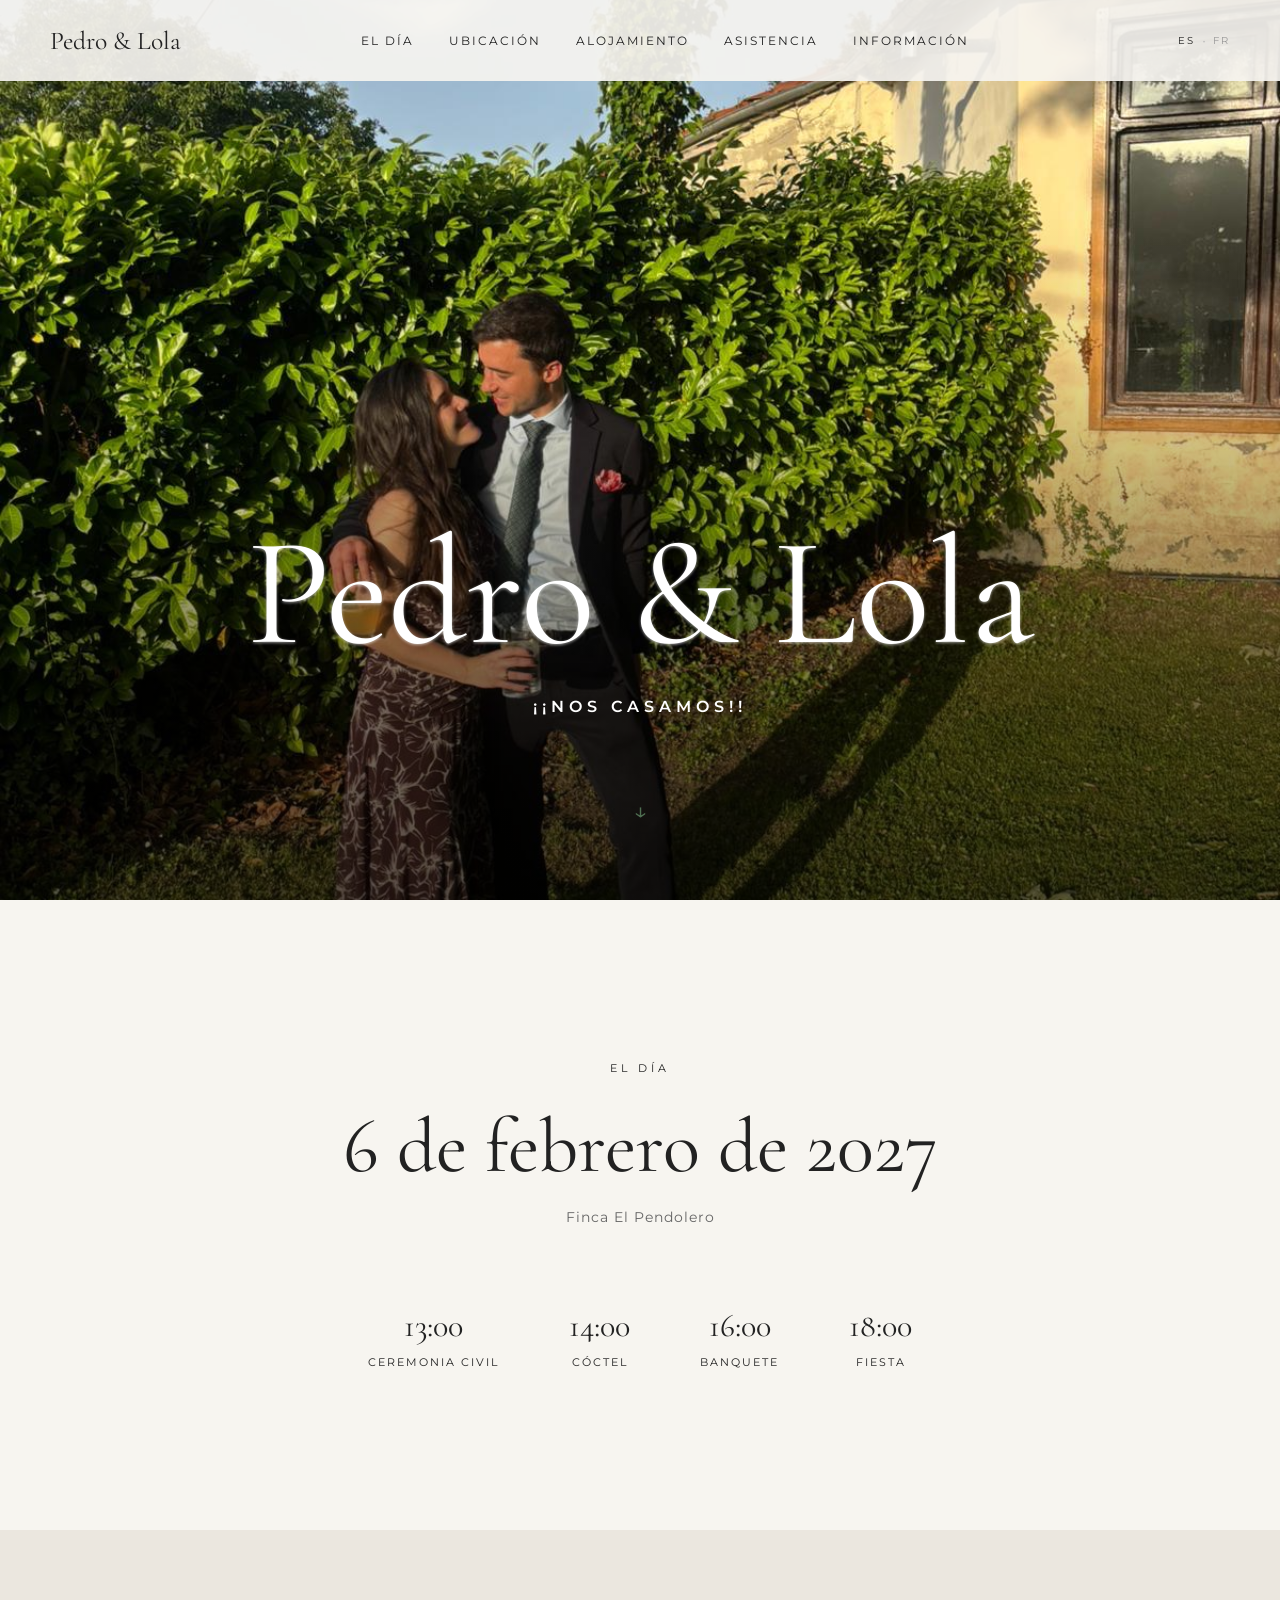
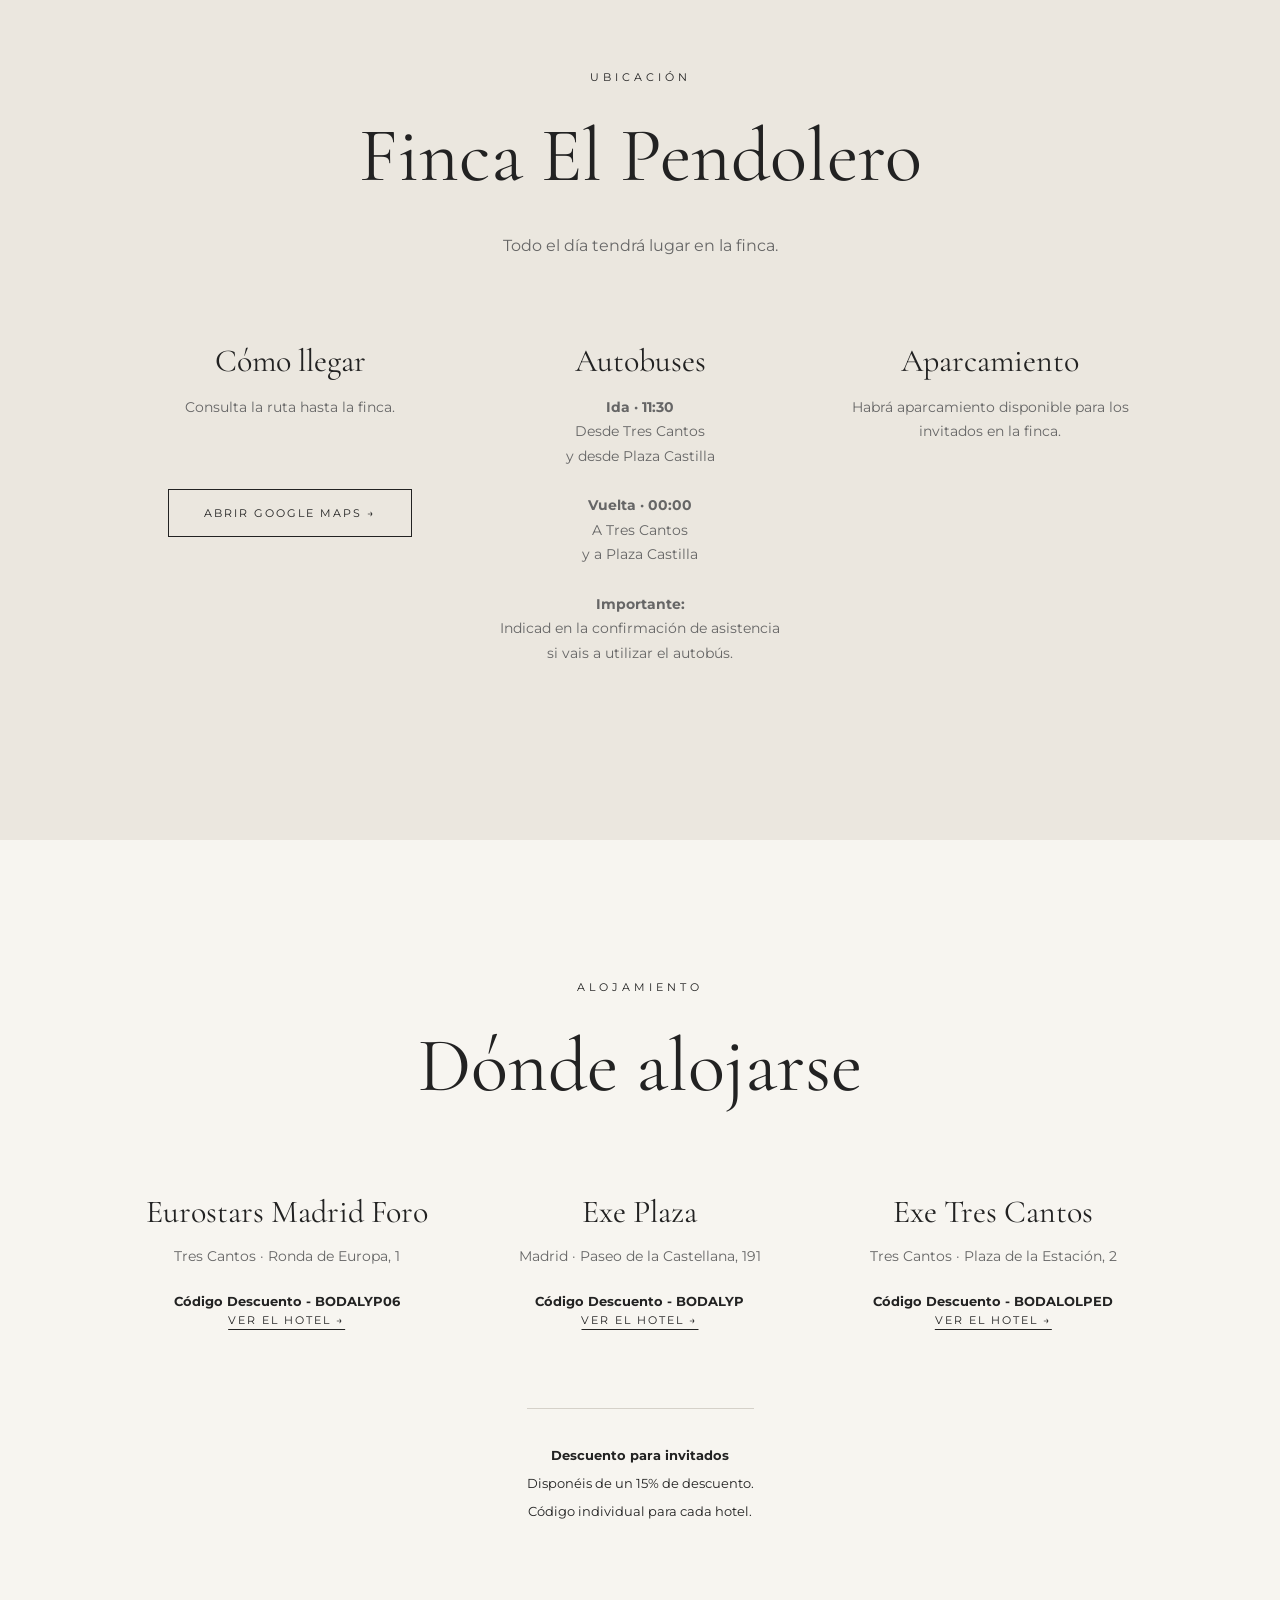
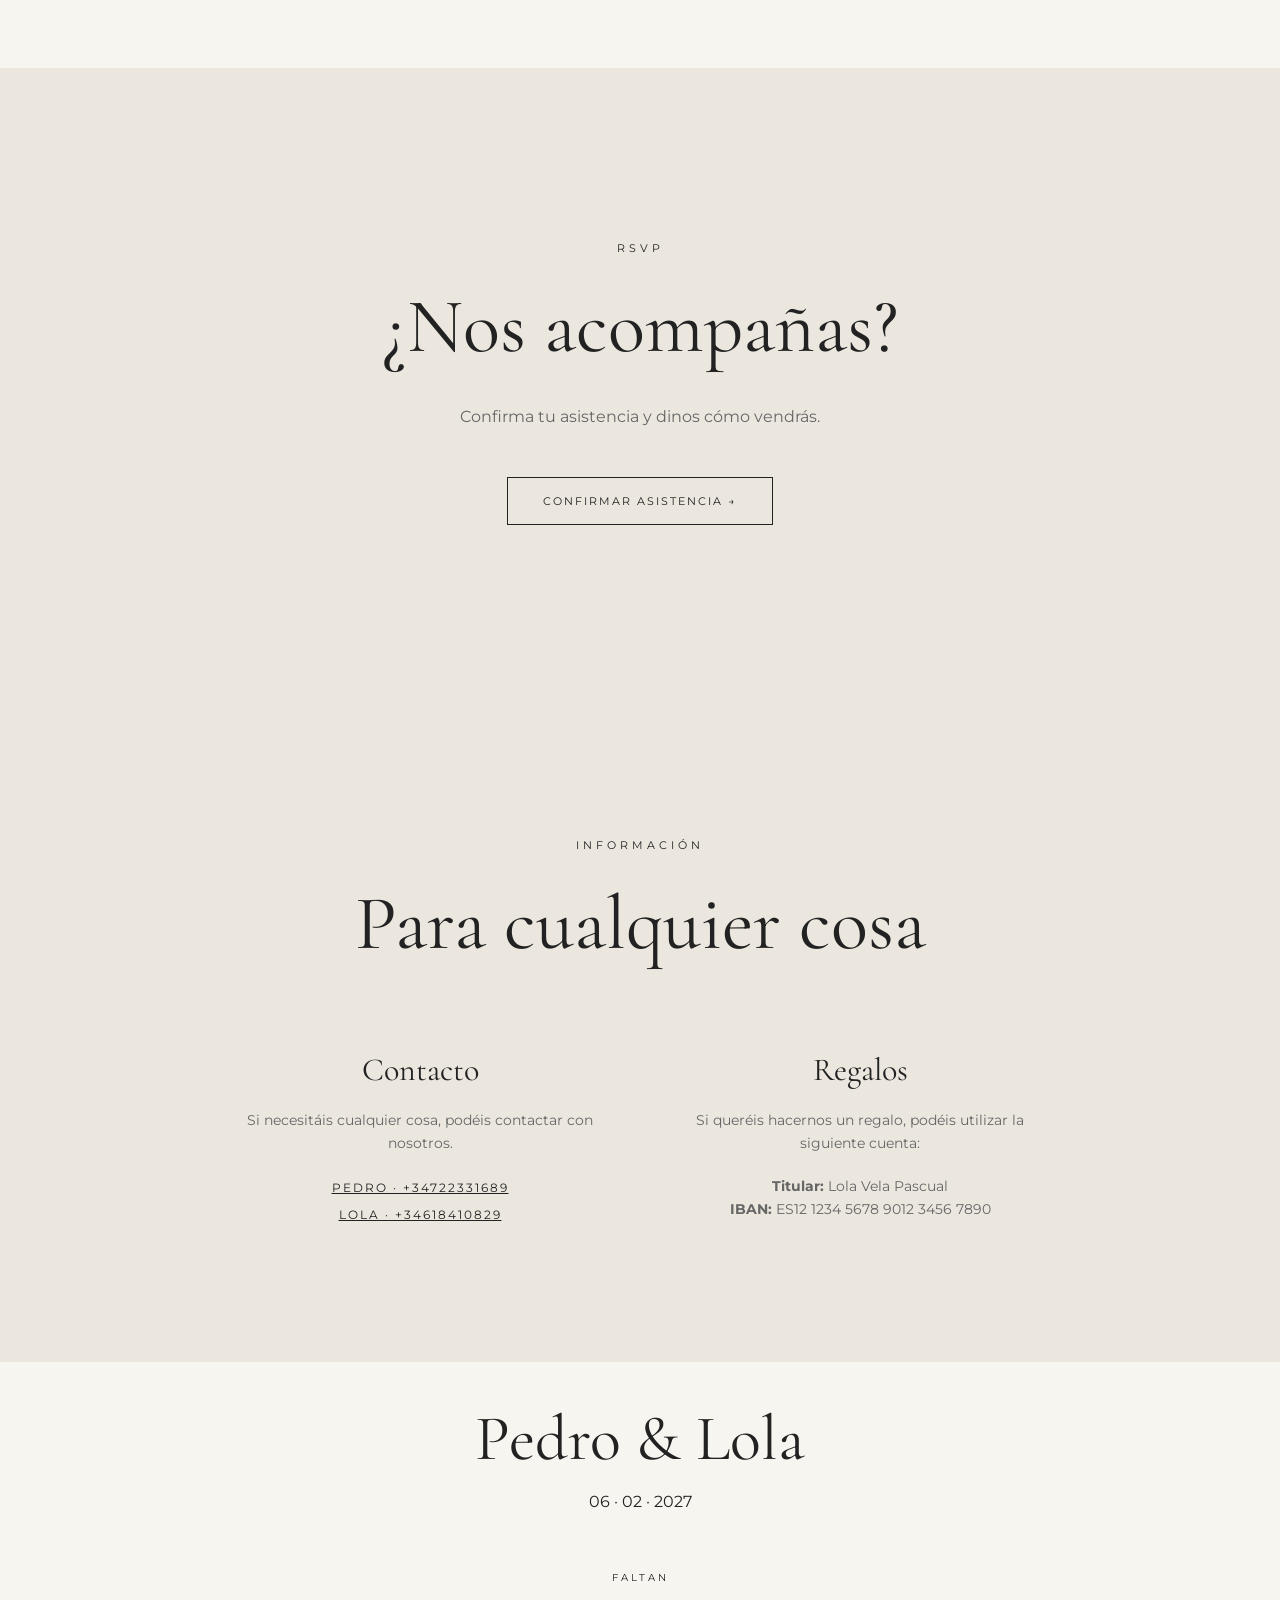
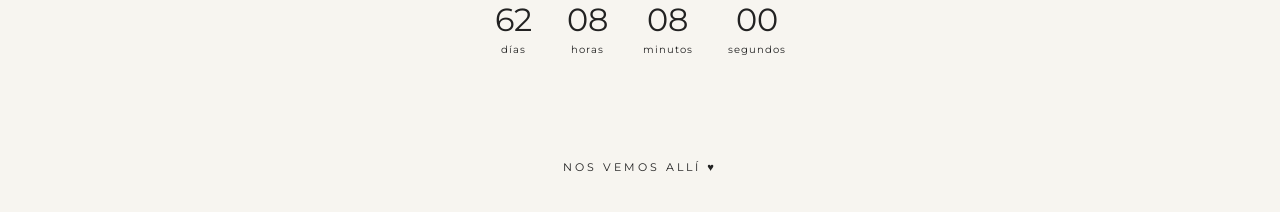
==== commit 4a8f3232: "Cambios web" ====
--- a/index.html
+++ b/index.html
@@ -153,15 +153,6 @@
   </div>
 
     </div>
-
-    <a href="#ubicacion" class="boton">
-         <span
-        data-es="Cómo llegar →"
-        data-fr="Comment s'y rendre →">
-        Cómo llegar →
-    </span>
-       
-    </a>
 
 </section>
 
